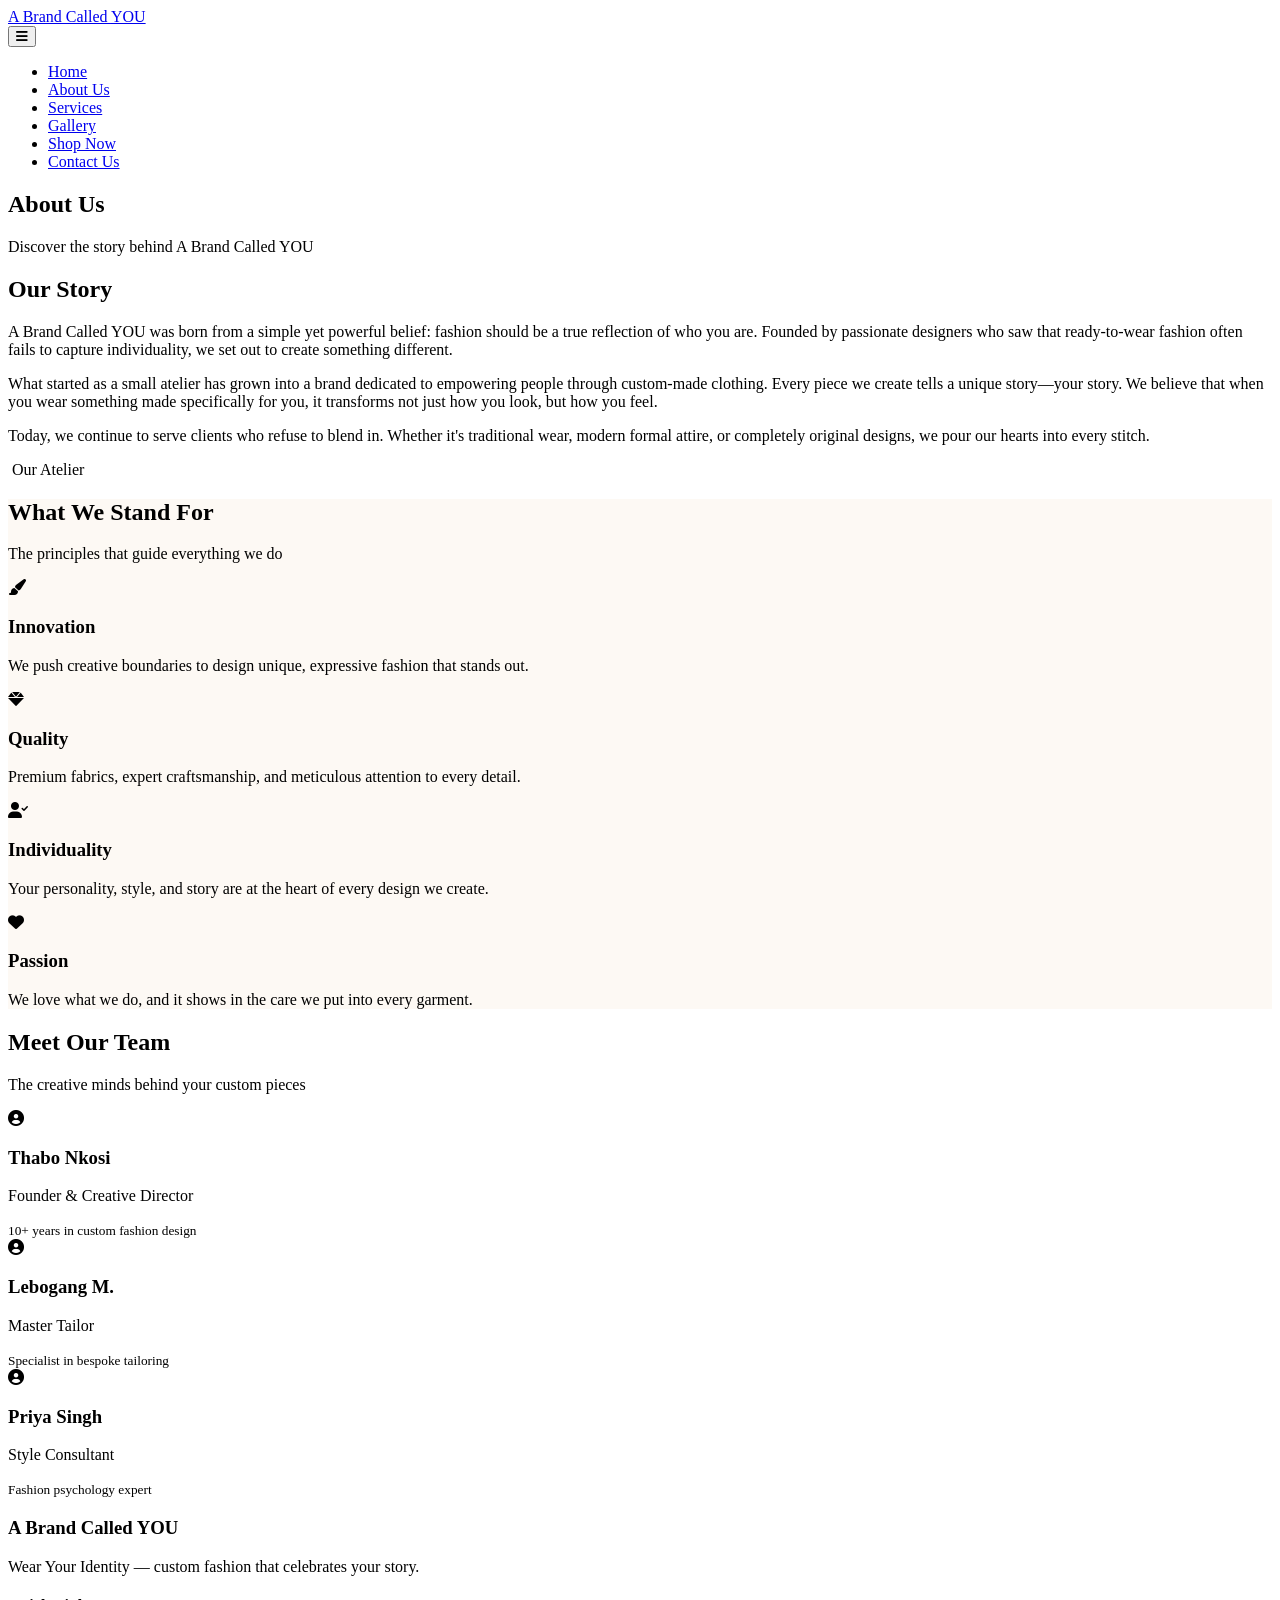
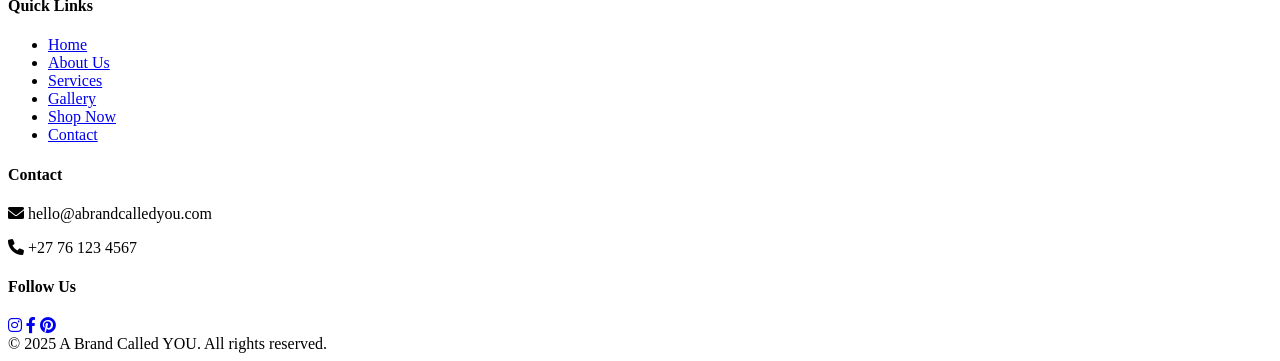
==== about.html @ 13247533 "Add about.html for About Us page" ====
<!-- about.html - About Us Page -->
<!DOCTYPE html>
<html lang="en">
<head>
    <meta charset="UTF-8">
    <meta name="viewport" content="width=device-width, initial-scale=1.0">
    <title>A Brand Called YOU | About Us - Our Story</title>
    <link href="https://fonts.googleapis.com/css2?family=Inter:opsz,wght@14..32,300;14..32,400;14..32,500;14..32,600;14..32,700&family=Playfair+Display:ital,wght@0,400;0,500;0,600;1,400&display=swap" rel="stylesheet">
    <link rel="stylesheet" href="https://cdnjs.cloudflare.com/ajax/libs/font-awesome/6.0.0-beta3/css/all.min.css">
    <link rel="stylesheet" href="css/style.css">
</head>
<body>
    <header>
        <div class="container">
            <div class="navbar">
                <div class="logo">
                    <a href="index.html">A Brand Called <span>YOU</span></a>
                </div>
                <button class="menu-toggle" id="mobileMenuBtn"><i class="fas fa-bars"></i></button>
                <ul class="nav-links" id="navLinks">
                    <li><a href="index.html">Home</a></li>
                    <li><a href="about.html" class="active">About Us</a></li>
                    <li><a href="services.html">Services</a></li>
                    <li><a href="gallery.html">Gallery</a></li>
                    <li><a href="shop.html">Shop Now</a></li>
                    <li><a href="contact.html">Contact Us</a></li>
                </ul>
            </div>
        </div>
    </header>

    <main>
        <!-- Page Header -->
        <section class="page-header">
            <div class="container">
                <h1>About Us</h1>
                <p>Discover the story behind A Brand Called YOU</p>
            </div>
        </section>

        <!-- Our Story -->
        <section class="story-section">
            <div class="container">
                <div class="story-content">
                    <div class="story-text">
                        <h2>Our Story</h2>
                        <p>A Brand Called YOU was born from a simple yet powerful belief: fashion should be a true reflection of who you are. Founded by passionate designers who saw that ready-to-wear fashion often fails to capture individuality, we set out to create something different.</p>
                        <p>What started as a small atelier has grown into a brand dedicated to empowering people through custom-made clothing. Every piece we create tells a unique story—your story. We believe that when you wear something made specifically for you, it transforms not just how you look, but how you feel.</p>
                        <p>Today, we continue to serve clients who refuse to blend in. Whether it's traditional wear, modern formal attire, or completely original designs, we pour our hearts into every stitch.</p>
                    </div>
                    <div class="story-image">
                        <div class="placeholder-image">
                            <i class="fas fa-sewing"></i>
                            <span>Our Atelier</span>
                        </div>
                    </div>
                </div>
            </div>
        </section>

        <!-- Values -->
        <section class="values-section" style="background: #fdf9f4;">
            <div class="container">
                <h2 class="section-title">What We Stand For</h2>
                <p class="section-sub">The principles that guide everything we do</p>
                <div class="values-grid">
                    <div class="value-card">
                        <i class="fas fa-paint-brush"></i>
                        <h3>Innovation</h3>
                        <p>We push creative boundaries to design unique, expressive fashion that stands out.</p>
                    </div>
                    <div class="value-card">
                        <i class="fas fa-gem"></i>
                        <h3>Quality</h3>
                        <p>Premium fabrics, expert craftsmanship, and meticulous attention to every detail.</p>
                    </div>
                    <div class="value-card">
                        <i class="fas fa-user-check"></i>
                        <h3>Individuality</h3>
                        <p>Your personality, style, and story are at the heart of every design we create.</p>
                    </div>
                    <div class="value-card">
                        <i class="fas fa-heart"></i>
                        <h3>Passion</h3>
                        <p>We love what we do, and it shows in the care we put into every garment.</p>
                    </div>
                </div>
            </div>
        </section>

        <!-- Team Section -->
        <section class="team-section">
            <div class="container">
                <h2 class="section-title">Meet Our Team</h2>
                <p class="section-sub">The creative minds behind your custom pieces</p>
                <div class="team-grid">
                    <div class="team-card">
                        <div class="team-avatar"><i class="fas fa-user-circle"></i></div>
                        <h3>Thabo Nkosi</h3>
                        <p>Founder & Creative Director</p>
                        <small>10+ years in custom fashion design</small>
                    </div>
                    <div class="team-card">
                        <div class="team-avatar"><i class="fas fa-user-circle"></i></div>
                        <h3>Lebogang M.</h3>
                        <p>Master Tailor</p>
                        <small>Specialist in bespoke tailoring</small>
                    </div>
                    <div class="team-card">
                        <div class="team-avatar"><i class="fas fa-user-circle"></i></div>
                        <h3>Priya Singh</h3>
                        <p>Style Consultant</p>
                        <small>Fashion psychology expert</small>
                    </div>
                </div>
            </div>
        </section>
    </main>

    <footer>
        <div class="container">
            <div class="footer-content">
                <div class="footer-col">
                    <h3>A Brand Called YOU</h3>
                    <p>Wear Your Identity — custom fashion that celebrates your story.</p>
                </div>
                <div class="footer-col">
                    <h4>Quick Links</h4>
                    <ul>
                        <li><a href="index.html">Home</a></li>
                        <li><a href="about.html">About Us</a></li>
                        <li><a href="services.html">Services</a></li>
                        <li><a href="gallery.html">Gallery</a></li>
                        <li><a href="shop.html">Shop Now</a></li>
                        <li><a href="contact.html">Contact</a></li>
                    </ul>
                </div>
                <div class="footer-col">
                    <h4>Contact</h4>
                    <p><i class="fas fa-envelope"></i> hello@abrandcalledyou.com</p>
                    <p><i class="fas fa-phone"></i> +27 76 123 4567</p>
                </div>
                <div class="footer-col">
                    <h4>Follow Us</h4>
                    <div class="social-links">
                        <a href="#"><i class="fab fa-instagram"></i></a>
                        <a href="#"><i class="fab fa-facebook-f"></i></a>
                        <a href="#"><i class="fab fa-pinterest"></i></a>
                    </div>
                </div>
            </div>
            <div class="copyright">
                &copy; 2025 A Brand Called YOU. All rights reserved.
            </div>
        </div>
    </footer>

    <script src="js/main.js"></script>
</body>
</html>
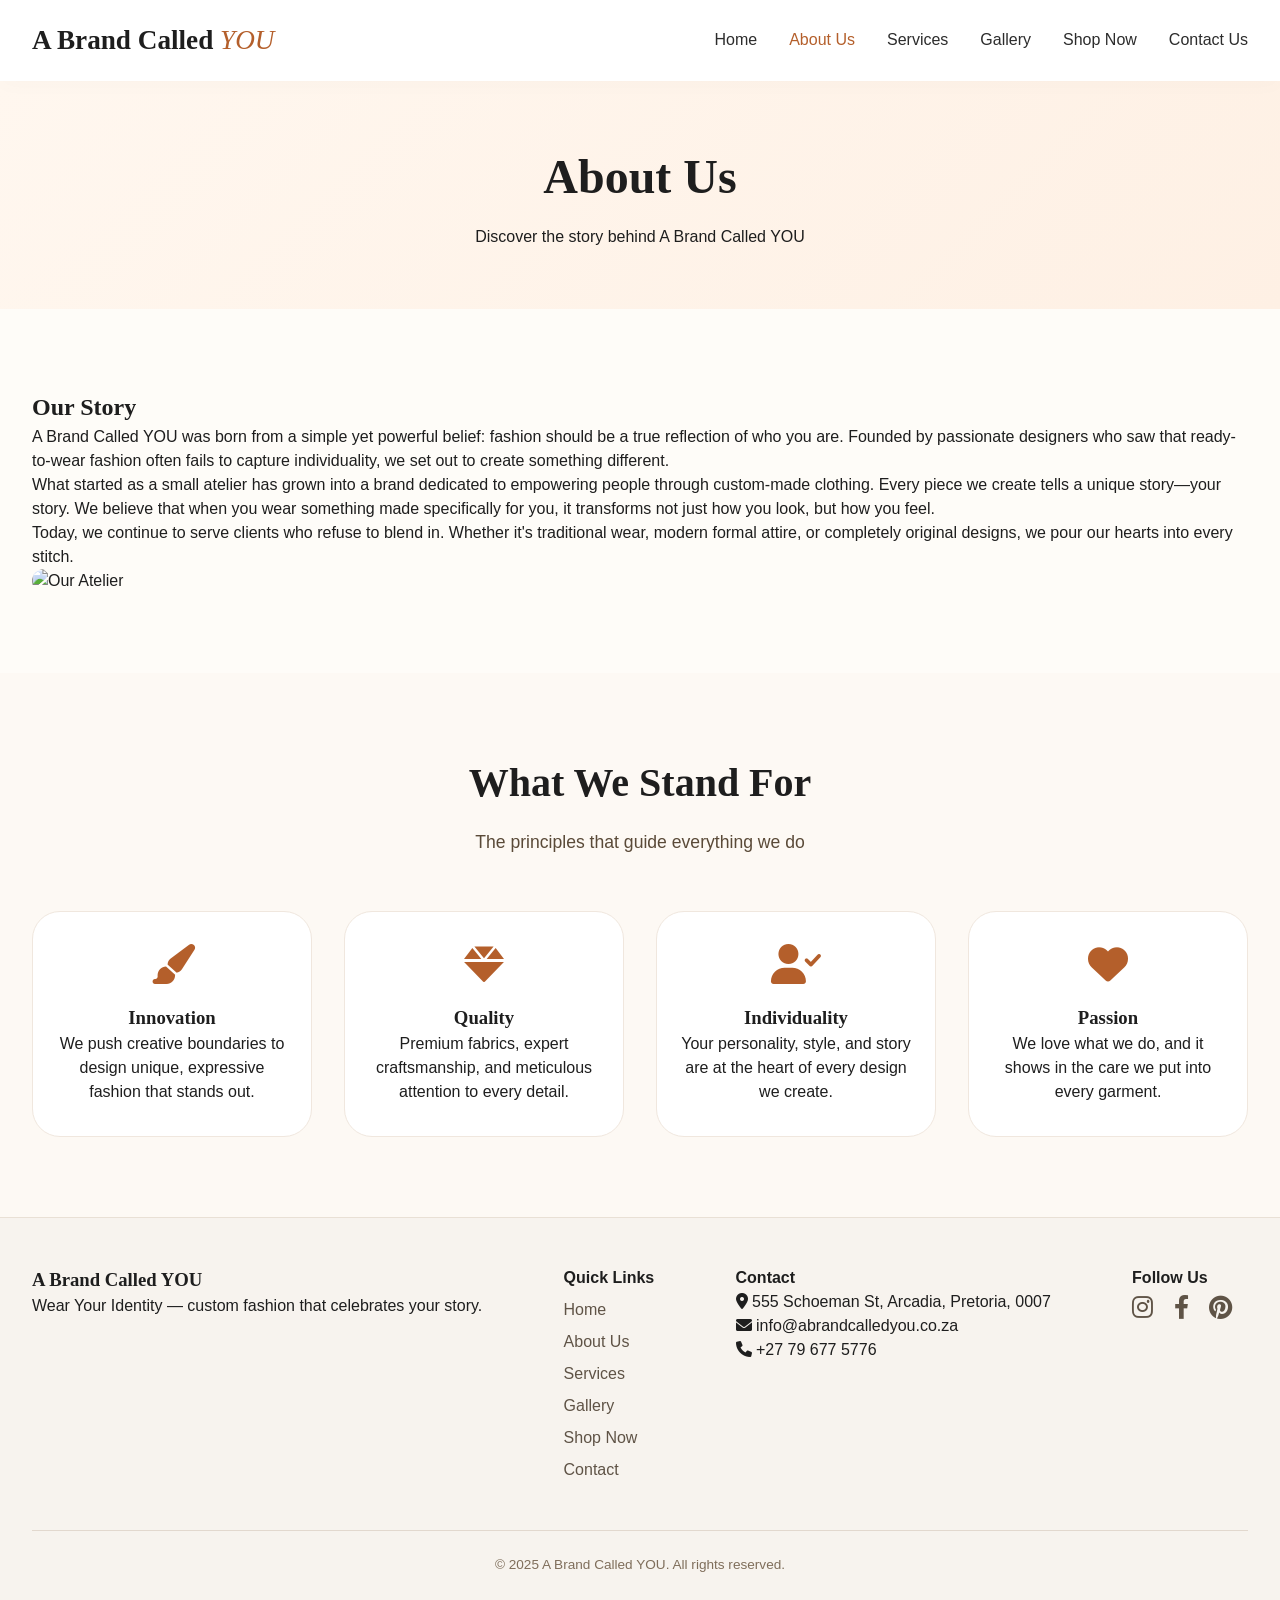
==== commit 5957bc52: "Enhance About Us page with images and contact details Updated the About Us page to include images an" ====
--- a/about.html
+++ b/about.html
@@ -1,4 +1,4 @@
-<!-- about.html - About Us Page -->
+<!-- about.html - About Us Page WITH IMAGES -->
 <!DOCTYPE html>
 <html lang="en">
 <head>
@@ -49,10 +49,7 @@
                         <p>Today, we continue to serve clients who refuse to blend in. Whether it's traditional wear, modern formal attire, or completely original designs, we pour our hearts into every stitch.</p>
                     </div>
                     <div class="story-image">
-                        <div class="placeholder-image">
-                            <i class="fas fa-sewing"></i>
-                            <span>Our Atelier</span>
-                        </div>
+                        <img src="images/Green%20traditional.png" alt="Our Atelier" style="width:100%; height:320px; object-fit:cover; border-radius:28px;">
                     </div>
                 </div>
             </div>
@@ -87,34 +84,6 @@
                 </div>
             </div>
         </section>
-
-        <!-- Team Section -->
-        <section class="team-section">
-            <div class="container">
-                <h2 class="section-title">Meet Our Team</h2>
-                <p class="section-sub">The creative minds behind your custom pieces</p>
-                <div class="team-grid">
-                    <div class="team-card">
-                        <div class="team-avatar"><i class="fas fa-user-circle"></i></div>
-                        <h3>Thabo Nkosi</h3>
-                        <p>Founder & Creative Director</p>
-                        <small>10+ years in custom fashion design</small>
-                    </div>
-                    <div class="team-card">
-                        <div class="team-avatar"><i class="fas fa-user-circle"></i></div>
-                        <h3>Lebogang M.</h3>
-                        <p>Master Tailor</p>
-                        <small>Specialist in bespoke tailoring</small>
-                    </div>
-                    <div class="team-card">
-                        <div class="team-avatar"><i class="fas fa-user-circle"></i></div>
-                        <h3>Priya Singh</h3>
-                        <p>Style Consultant</p>
-                        <small>Fashion psychology expert</small>
-                    </div>
-                </div>
-            </div>
-        </section>
     </main>
 
     <footer>
@@ -137,8 +106,9 @@
                 </div>
                 <div class="footer-col">
                     <h4>Contact</h4>
-                    <p><i class="fas fa-envelope"></i> hello@abrandcalledyou.com</p>
-                    <p><i class="fas fa-phone"></i> +27 76 123 4567</p>
+                    <p><i class="fas fa-map-marker-alt"></i> 555 Schoeman St, Arcadia, Pretoria, 0007</p>
+                    <p><i class="fas fa-envelope"></i> info@abrandcalledyou.co.za</p>
+                    <p><i class="fas fa-phone"></i> +27 79 677 5776</p>
                 </div>
                 <div class="footer-col">
                     <h4>Follow Us</h4>
--- a/css/style.css
+++ b/css/style.css
@@ -0,0 +1,596 @@
+/* css/style.css - Main Stylesheet */
+* {
+    margin: 0;
+    padding: 0;
+    box-sizing: border-box;
+}
+
+body {
+    font-family: 'Inter', sans-serif;
+    background-color: #fefcf8;
+    color: #1e1e1e;
+    scroll-behavior: smooth;
+    line-height: 1.5;
+}
+
+h1, h2, h3, .logo {
+    font-family: 'Playfair Display', serif;
+}
+
+.container {
+    max-width: 1280px;
+    margin: 0 auto;
+    padding: 0 32px;
+}
+
+/* Header & Navigation */
+header {
+    background: rgba(255, 255, 255, 0.96);
+    backdrop-filter: blur(2px);
+    box-shadow: 0 4px 20px rgba(0, 0, 0, 0.02);
+    position: sticky;
+    top: 0;
+    z-index: 100;
+}
+
+.navbar {
+    display: flex;
+    justify-content: space-between;
+    align-items: center;
+    padding: 20px 0;
+    flex-wrap: wrap;
+}
+
+.logo a {
+    font-size: 1.7rem;
+    font-weight: 600;
+    text-decoration: none;
+    color: #1e1e1e;
+}
+
+.logo span {
+    font-weight: 400;
+    color: #b45f2b;
+    font-style: italic;
+}
+
+.nav-links {
+    display: flex;
+    gap: 32px;
+    list-style: none;
+}
+
+.nav-links a {
+    text-decoration: none;
+    font-weight: 500;
+    color: #2c2c2c;
+    transition: color 0.2s ease;
+}
+
+.nav-links a:hover, .nav-links a.active {
+    color: #b45f2b;
+}
+
+.menu-toggle {
+    display: none;
+    font-size: 1.8rem;
+    cursor: pointer;
+    background: none;
+    border: none;
+}
+
+/* Buttons */
+.btn-primary {
+    background-color: #b45f2b;
+    color: white;
+    padding: 12px 32px;
+    border-radius: 40px;
+    text-decoration: none;
+    font-weight: 600;
+    transition: all 0.25s ease;
+    display: inline-block;
+    border: none;
+    cursor: pointer;
+}
+
+.btn-primary:hover {
+    background-color: #8e471f;
+    transform: translateY(-2px);
+    box-shadow: 0 6px 14px rgba(180, 95, 43, 0.2);
+}
+
+.btn-outline {
+    background: transparent;
+    border: 2px solid #b45f2b;
+    color: #b45f2b;
+    padding: 10px 28px;
+    border-radius: 40px;
+    text-decoration: none;
+    font-weight: 500;
+    transition: all 0.2s;
+    display: inline-block;
+    cursor: pointer;
+}
+
+.btn-outline:hover {
+    background: #b45f2b;
+    color: white;
+}
+
+/* Section Styles */
+section {
+    padding: 80px 0;
+}
+
+.section-title {
+    text-align: center;
+    font-size: 2.5rem;
+    margin-bottom: 16px;
+    font-weight: 600;
+}
+
+.section-sub {
+    text-align: center;
+    color: #5a4a38;
+    max-width: 680px;
+    margin: 0 auto 56px auto;
+    font-size: 1.1rem;
+}
+
+/* Hero Section */
+.hero {
+    padding: 60px 0 80px;
+    background: linear-gradient(135deg, #fff7ef 0%, #fef6ec 100%);
+}
+
+.hero-grid {
+    display: flex;
+    align-items: center;
+    gap: 48px;
+    flex-wrap: wrap;
+}
+
+.hero-content {
+    flex: 1;
+}
+
+.hero-content h1 {
+    font-size: 3.3rem;
+    line-height: 1.2;
+    margin-bottom: 20px;
+}
+
+.hero-content p {
+    font-size: 1.2rem;
+    color: #4b3b2c;
+    margin-bottom: 32px;
+}
+
+.hero-badge {
+    background: #e9e0d5;
+    display: inline-block;
+    padding: 6px 14px;
+    border-radius: 40px;
+    font-size: 0.8rem;
+    font-weight: 500;
+    margin-bottom: 20px;
+    color: #6b3e1a;
+}
+
+.hero-placeholder, .placeholder-image, .gallery-placeholder, .map-placeholder {
+    background: linear-gradient(135deg, #e8dfd3, #ddd2c4);
+    border-radius: 28px;
+    min-height: 320px;
+    display: flex;
+    align-items: center;
+    justify-content: center;
+    gap: 12px;
+    color: #8b6b48;
+    font-weight: 500;
+}
+
+.hero-placeholder i, .placeholder-image i {
+    font-size: 4rem;
+    opacity: 0.6;
+}
+
+/* Services Grid */
+.services-grid, .values-grid, .team-grid, .shop-grid {
+    display: grid;
+    grid-template-columns: repeat(auto-fit, minmax(280px, 1fr));
+    gap: 32px;
+    margin-top: 20px;
+}
+
+.service-card, .value-card, .team-card, .shop-card {
+    background: white;
+    padding: 32px 24px;
+    border-radius: 28px;
+    text-align: center;
+    border: 1px solid #f0e7de;
+    transition: transform 0.2s;
+}
+
+.service-card:hover, .value-card:hover, .shop-card:hover {
+    transform: translateY(-5px);
+    box-shadow: 0 10px 25px rgba(0,0,0,0.05);
+}
+
+.service-card i, .value-card i {
+    font-size: 2.5rem;
+    color: #b45f2b;
+    margin-bottom: 20px;
+}
+
+/* Two Columns */
+.two-columns {
+    display: flex;
+    gap: 40px;
+    flex-wrap: wrap;
+}
+
+.vision-card, .mission-card {
+    flex: 1;
+    background: white;
+    padding: 32px;
+    border-radius: 28px;
+    border: 1px solid #f0e8df;
+}
+
+.vision-card i, .mission-card i {
+    font-size: 2rem;
+    color: #b45f2b;
+    margin-bottom: 16px;
+}
+
+/* Testimonial */
+.testimonial-card {
+    background: #fff;
+    padding: 48px;
+    border-radius: 48px;
+    text-align: center;
+    box-shadow: 0 10px 30px rgba(0,0,0,0.03);
+}
+
+.testimonial-card i {
+    font-size: 3rem;
+    color: #b45f2b;
+    opacity: 0.5;
+    margin-bottom: 20px;
+}
+
+.testimonial-card p {
+    font-size: 1.3rem;
+    font-style: italic;
+    max-width: 700px;
+    margin: 0 auto 20px;
+}
+
+/* CTA Section */
+.cta-section {
+    background: #1e1a15;
+    color: white;
+    text-align: center;
+    border-radius: 48px;
+    padding: 64px 32px;
+    margin: 40px 0;
+}
+
+.cta-section h2 {
+    font-size: 2.3rem;
+    margin-bottom: 20px;
+}
+
+/* Page Header */
+.page-header {
+    background: linear-gradient(135deg, #fff7ef, #fef0e4);
+    padding: 60px 0;
+    text-align: center;
+}
+
+.page-header h1 {
+    font-size: 3rem;
+    margin-bottom: 12px;
+}
+
+/* Services Detail */
+.services-full-grid {
+    display: grid;
+    grid-template-columns: repeat(auto-fit, minmax(340px, 1fr));
+    gap: 40px;
+}
+
+.service-detail-card {
+    background: white;
+    padding: 32px;
+    border-radius: 28px;
+    border: 1px solid #f0e7de;
+}
+
+.service-detail-card i {
+    font-size: 2.5rem;
+    color: #b45f2b;
+    margin-bottom: 20px;
+}
+
+.service-detail-card ul {
+    margin-top: 16px;
+    list-style: none;
+}
+
+.service-detail-card li {
+    margin: 10px 0;
+    display: flex;
+    align-items: center;
+    gap: 8px;
+}
+
+.service-detail-card li i {
+    font-size: 0.9rem;
+    margin: 0;
+    color: #b45f2b;
+}
+
+/* Process Steps */
+.process-steps {
+    display: flex;
+    flex-wrap: wrap;
+    justify-content: center;
+    gap: 30px;
+}
+
+.step {
+    text-align: center;
+    flex: 1;
+    min-width: 150px;
+}
+
+.step-number {
+    width: 60px;
+    height: 60px;
+    background: #b45f2b;
+    color: white;
+    border-radius: 50%;
+    display: flex;
+    align-items: center;
+    justify-content: center;
+    font-size: 1.5rem;
+    font-weight: bold;
+    margin: 0 auto 16px;
+}
+
+/* Gallery */
+.gallery-filters {
+    text-align: center;
+    margin-bottom: 40px;
+}
+
+.filter-btn {
+    background: none;
+    border: none;
+    padding: 8px 20px;
+    margin: 5px;
+    cursor: pointer;
+    font-weight: 500;
+    border-radius: 30px;
+    transition: all 0.2s;
+}
+
+.filter-btn.active, .filter-btn:hover {
+    background: #b45f2b;
+    color: white;
+}
+
+.gallery-grid {
+    display: grid;
+    grid-template-columns: repeat(auto-fill, minmax(300px, 1fr));
+    gap: 30px;
+}
+
+.gallery-item {
+    cursor: pointer;
+}
+
+.gallery-image {
+    position: relative;
+    border-radius: 20px;
+    overflow: hidden;
+}
+
+.gallery-placeholder {
+    min-height: 280px;
+    background: linear-gradient(135deg, #e8dfd3, #ddd2c4);
+}
+
+.gallery-overlay {
+    position: absolute;
+    bottom: 0;
+    left: 0;
+    right: 0;
+    background: linear-gradient(transparent, rgba(0,0,0,0.7));
+    color: white;
+    padding: 20px;
+    transform: translateY(100%);
+    transition: transform 0.3s;
+}
+
+.gallery-image:hover .gallery-overlay {
+    transform: translateY(0);
+}
+
+/* Shop */
+.shop-card {
+    position: relative;
+}
+
+.shop-card.featured {
+    border: 2px solid #b45f2b;
+    position: relative;
+}
+
+.shop-badge {
+    position: absolute;
+    top: -12px;
+    right: 20px;
+    background: #b45f2b;
+    color: white;
+    padding: 4px 12px;
+    border-radius: 20px;
+    font-size: 0.8rem;
+}
+
+.shop-icon i {
+    font-size: 3rem;
+    color: #b45f2b;
+    margin-bottom: 20px;
+}
+
+.price {
+    font-size: 1.5rem;
+    font-weight: bold;
+    color: #b45f2b;
+    margin: 20px 0;
+}
+
+/* Contact Page */
+.contact-grid {
+    display: grid;
+    grid-template-columns: 1fr 1fr;
+    gap: 50px;
+}
+
+.contact-item {
+    display: flex;
+    gap: 16px;
+    margin-bottom: 28px;
+}
+
+.contact-item i {
+    font-size: 1.5rem;
+    color: #b45f2b;
+    margin-top: 4px;
+}
+
+.contact-item h4 {
+    margin-bottom: 6px;
+}
+
+.contact-form form {
+    background: white;
+    padding: 32px;
+    border-radius: 28px;
+    border: 1px solid #f0e7de;
+}
+
+.form-group {
+    margin-bottom: 20px;
+}
+
+.form-group input, .form-group select, .form-group textarea {
+    width: 100%;
+    padding: 12px 16px;
+    border: 1px solid #ddd6ce;
+    border-radius: 12px;
+    font-family: inherit;
+}
+
+.social-connect {
+    margin-top: 32px;
+}
+
+.social-connect .social-links a {
+    font-size: 1.5rem;
+    margin-right: 16px;
+    color: #5f5346;
+}
+
+/* Footer */
+footer {
+    background: #f7f3ee;
+    padding: 48px 0 24px;
+    border-top: 1px solid #e9e0d5;
+}
+
+.footer-content {
+    display: flex;
+    justify-content: space-between;
+    flex-wrap: wrap;
+    gap: 32px;
+    margin-bottom: 40px;
+}
+
+.footer-col ul {
+    list-style: none;
+}
+
+.footer-col ul li {
+    margin: 8px 0;
+}
+
+.footer-col a {
+    text-decoration: none;
+    color: #5f5346;
+}
+
+.footer-col a:hover {
+    color: #b45f2b;
+}
+
+.social-links a {
+    font-size: 1.5rem;
+    margin-right: 16px;
+    color: #5f5346;
+}
+
+.copyright {
+    text-align: center;
+    padding-top: 24px;
+    border-top: 1px solid #e2d8ce;
+    font-size: 0.85rem;
+    color: #7f6e5b;
+}
+
+/* Responsive */
+@media (max-width: 900px) {
+    .nav-links {
+        display: none;
+        width: 100%;
+        flex-direction: column;
+        gap: 16px;
+        padding: 24px 0;
+    }
+    .nav-links.show {
+        display: flex;
+    }
+    .menu-toggle {
+        display: block;
+    }
+    .hero-content h1 {
+        font-size: 2.2rem;
+    }
+    .contact-grid {
+        grid-template-columns: 1fr;
+    }
+    .two-columns {
+        flex-direction: column;
+    }
+    .section-title {
+        font-size: 2rem;
+    }
+    .process-steps {
+        flex-direction: column;
+        align-items: center;
+    }
+}
+
+@media (max-width: 560px) {
+    .container {
+        padding: 0 20px;
+    }
+    .hero-content h1 {
+        font-size: 1.8rem;
+    }
+    .btn-primary, .btn-outline {
+        padding: 10px 20px;
+    }
+}
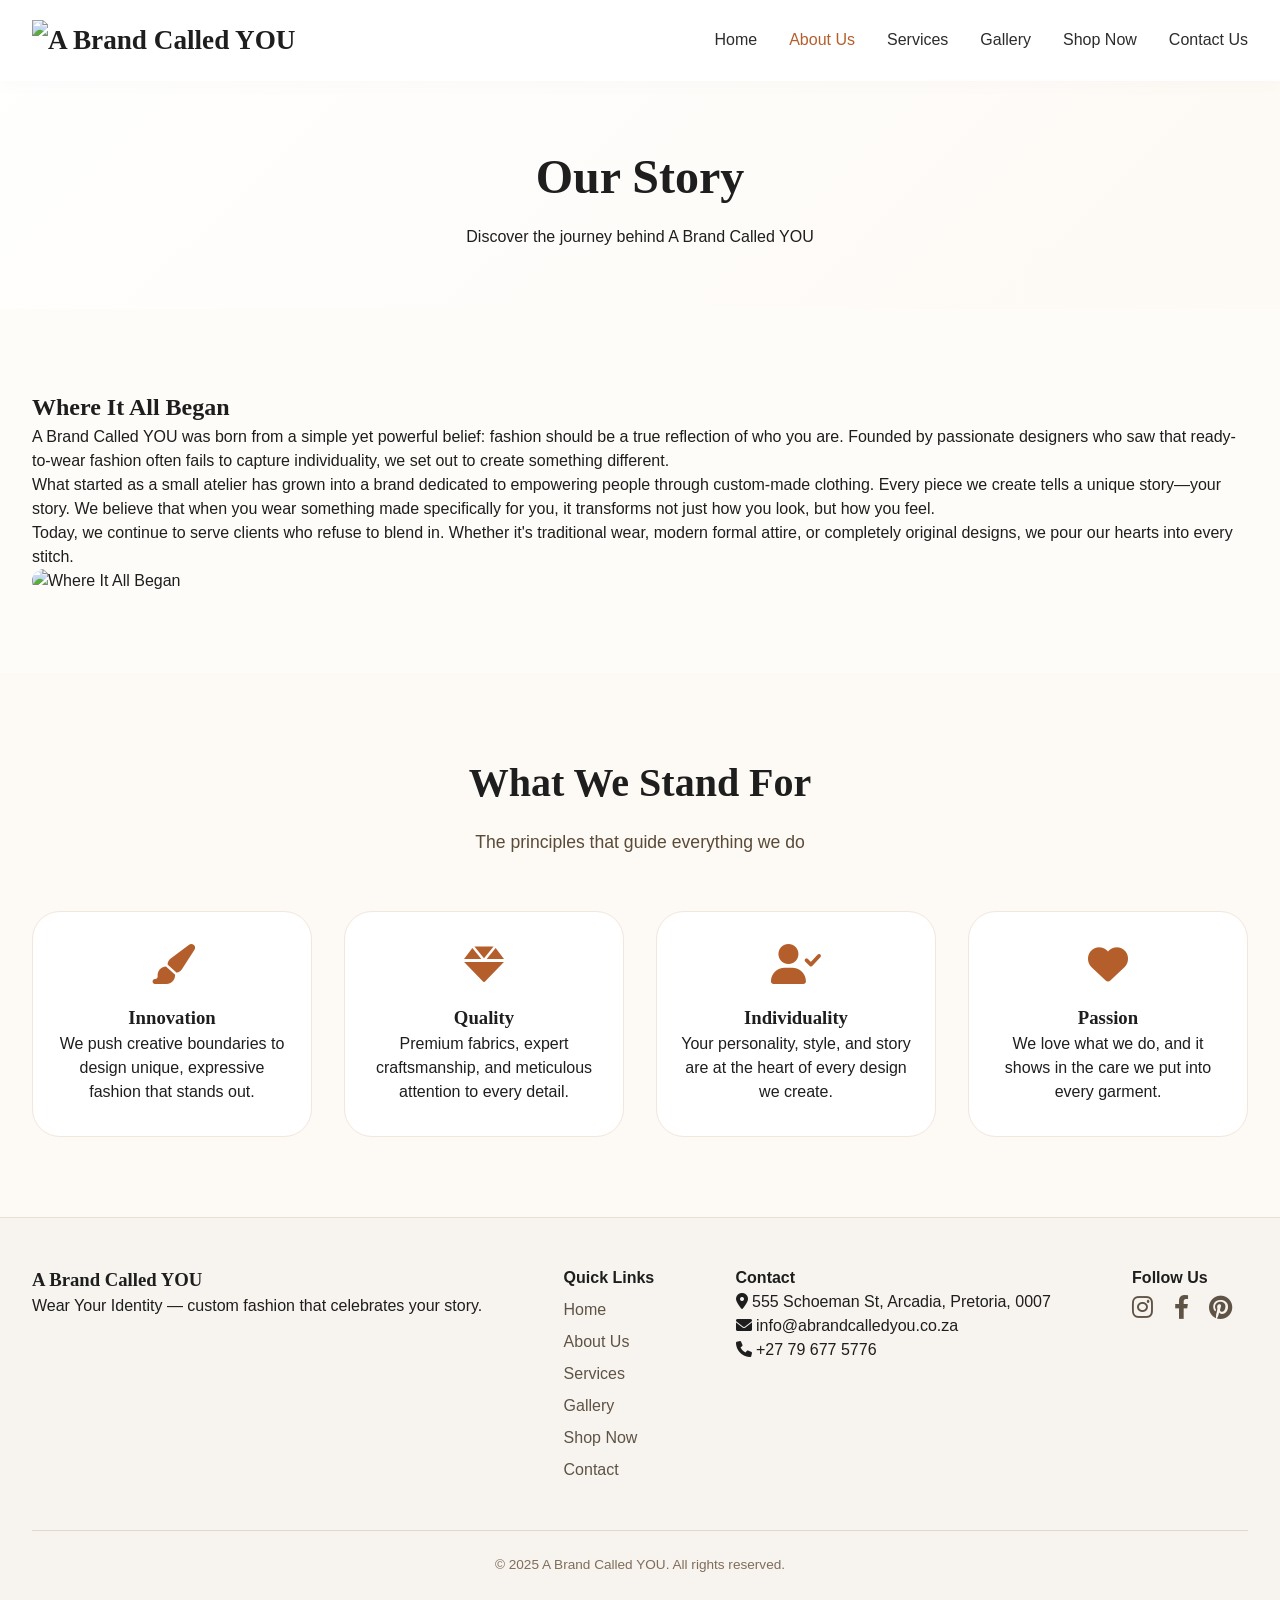
==== commit b167cb07: "Refactor About Us page content and images" ====
--- a/about.html
+++ b/about.html
@@ -1,10 +1,10 @@
-<!-- about.html - About Us Page WITH IMAGES -->
+<!-- about.html - About Us Page -->
 <!DOCTYPE html>
 <html lang="en">
 <head>
     <meta charset="UTF-8">
     <meta name="viewport" content="width=device-width, initial-scale=1.0">
-    <title>A Brand Called YOU | About Us - Our Story</title>
+    <title>A Brand Called YOU | Our Story</title>
     <link href="https://fonts.googleapis.com/css2?family=Inter:opsz,wght@14..32,300;14..32,400;14..32,500;14..32,600;14..32,700&family=Playfair+Display:ital,wght@0,400;0,500;0,600;1,400&display=swap" rel="stylesheet">
     <link rel="stylesheet" href="https://cdnjs.cloudflare.com/ajax/libs/font-awesome/6.0.0-beta3/css/all.min.css">
     <link rel="stylesheet" href="css/style.css">
@@ -14,7 +14,7 @@
         <div class="container">
             <div class="navbar">
                 <div class="logo">
-                    <a href="index.html">A Brand Called <span>YOU</span></a>
+                    <a href="index.html"><img src="images/logo.png" alt="A Brand Called YOU" style="height:50px;"></a>
                 </div>
                 <button class="menu-toggle" id="mobileMenuBtn"><i class="fas fa-bars"></i></button>
                 <ul class="nav-links" id="navLinks">
@@ -31,10 +31,10 @@
 
     <main>
         <!-- Page Header -->
-        <section class="page-header">
+        <section class="page-header" style="background: linear-gradient(135deg, rgba(255, 255, 255, 0.9), rgba(253, 249, 244, 0.9)), url('images/green-traditional.png'); background-size:cover; background-position:center;">
             <div class="container">
-                <h1>About Us</h1>
-                <p>Discover the story behind A Brand Called YOU</p>
+                <h1>Our Story</h1>
+                <p>Discover the journey behind A Brand Called YOU</p>
             </div>
         </section>
 
@@ -43,13 +43,13 @@
             <div class="container">
                 <div class="story-content">
                     <div class="story-text">
-                        <h2>Our Story</h2>
+                        <h2>Where It All Began</h2>
                         <p>A Brand Called YOU was born from a simple yet powerful belief: fashion should be a true reflection of who you are. Founded by passionate designers who saw that ready-to-wear fashion often fails to capture individuality, we set out to create something different.</p>
                         <p>What started as a small atelier has grown into a brand dedicated to empowering people through custom-made clothing. Every piece we create tells a unique story—your story. We believe that when you wear something made specifically for you, it transforms not just how you look, but how you feel.</p>
                         <p>Today, we continue to serve clients who refuse to blend in. Whether it's traditional wear, modern formal attire, or completely original designs, we pour our hearts into every stitch.</p>
                     </div>
                     <div class="story-image">
-                        <img src="images/Green%20traditional.png" alt="Our Atelier" style="width:100%; height:320px; object-fit:cover; border-radius:28px;">
+                        <img src="images/green-traditional.png" alt="Where It All Began" style="width:100%; height:380px; object-fit:cover; border-radius:28px;">
                     </div>
                 </div>
             </div>
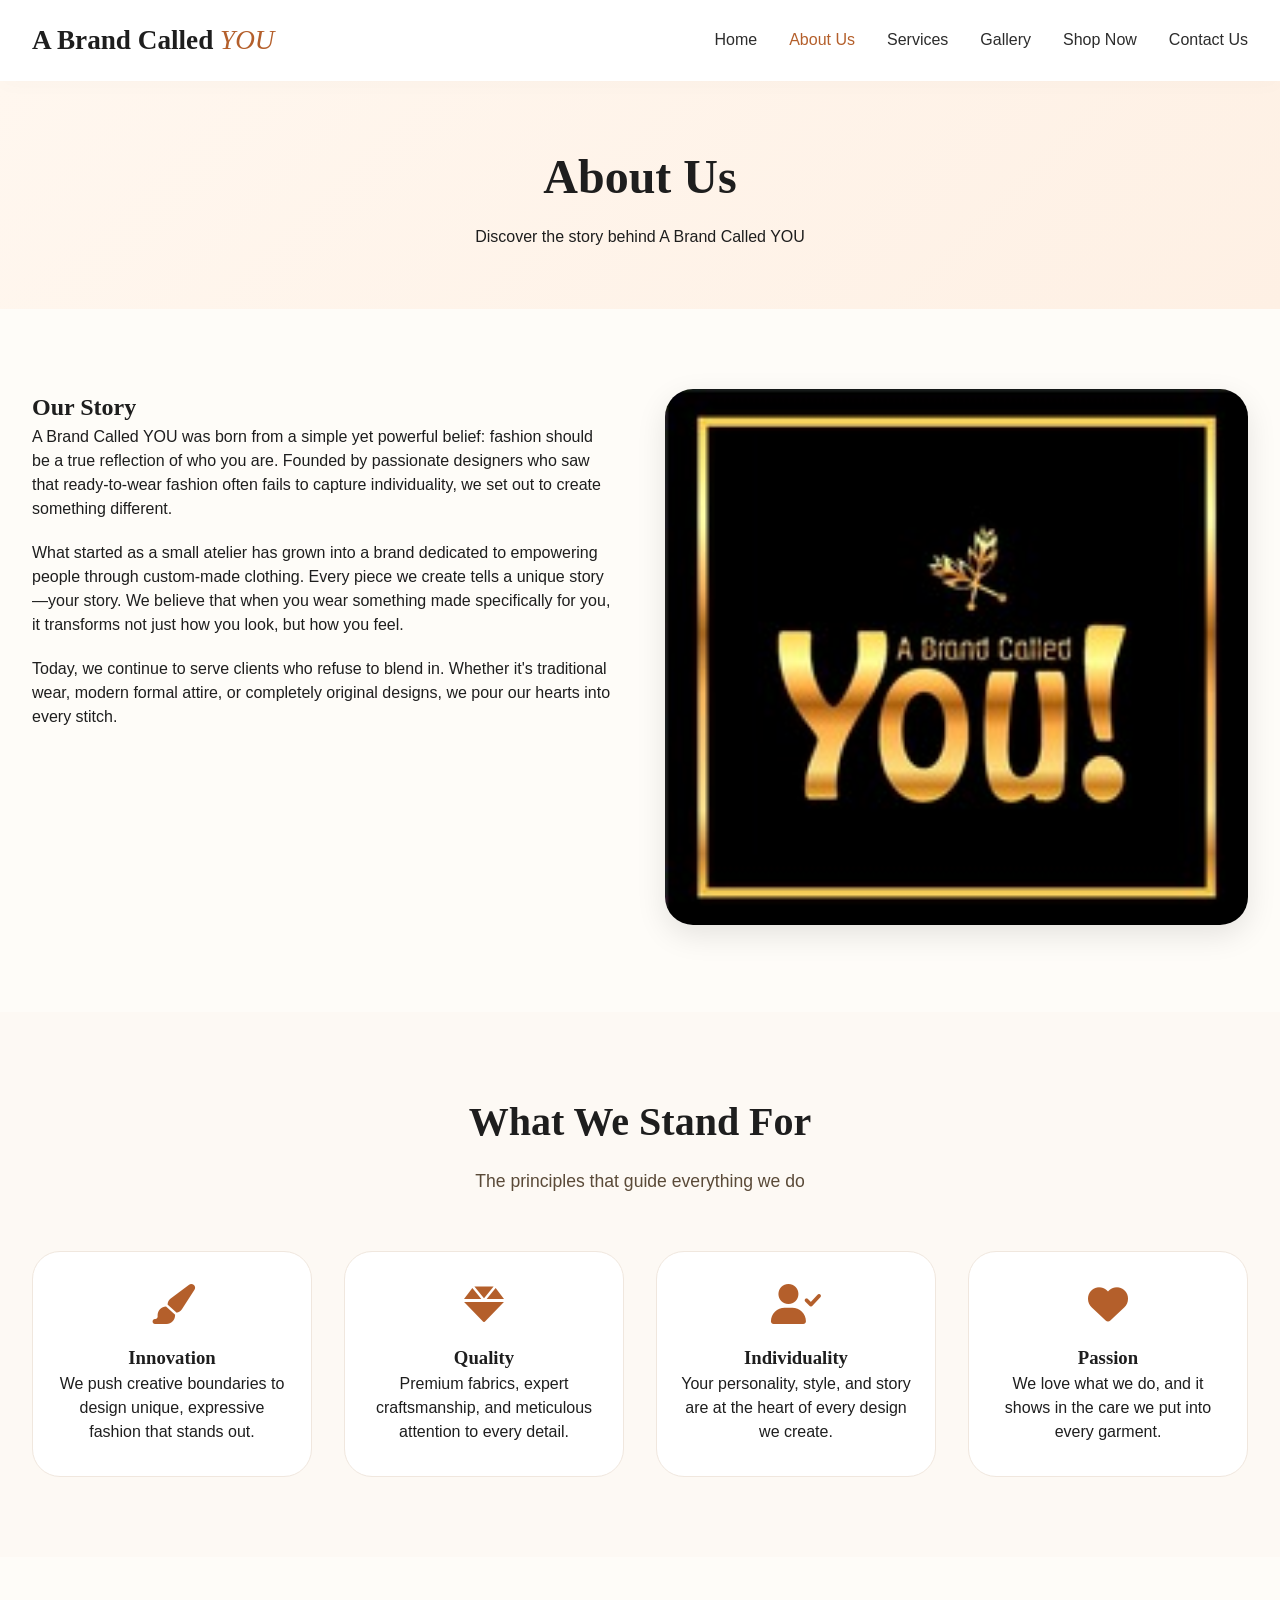
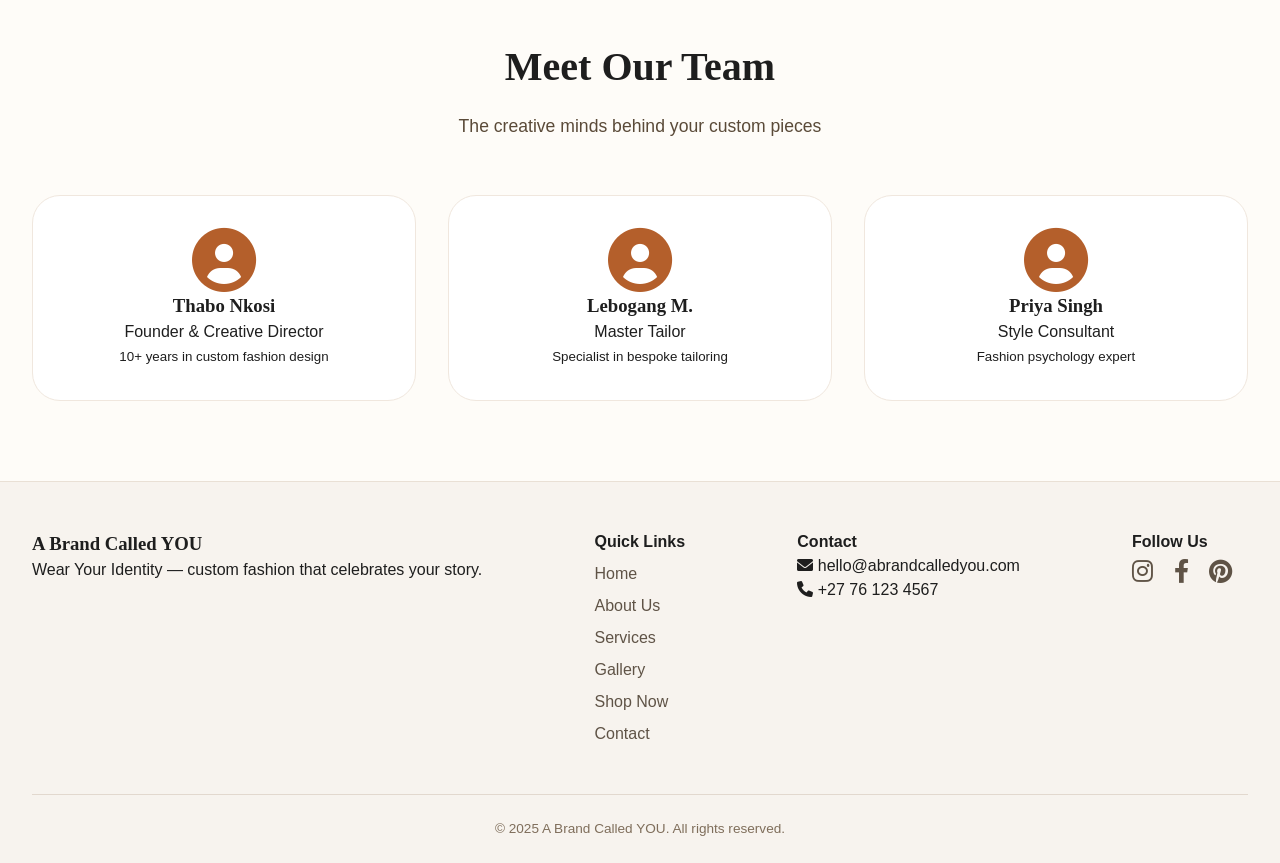
==== commit 83bc0ad2: "Update about.html" ====
--- a/about.html
+++ b/about.html
@@ -1,10 +1,9 @@
-<!-- about.html - About Us Page -->
 <!DOCTYPE html>
 <html lang="en">
 <head>
     <meta charset="UTF-8">
     <meta name="viewport" content="width=device-width, initial-scale=1.0">
-    <title>A Brand Called YOU | Our Story</title>
+    <title>A Brand Called YOU | About Us - Our Story</title>
     <link href="https://fonts.googleapis.com/css2?family=Inter:opsz,wght@14..32,300;14..32,400;14..32,500;14..32,600;14..32,700&family=Playfair+Display:ital,wght@0,400;0,500;0,600;1,400&display=swap" rel="stylesheet">
     <link rel="stylesheet" href="https://cdnjs.cloudflare.com/ajax/libs/font-awesome/6.0.0-beta3/css/all.min.css">
     <link rel="stylesheet" href="css/style.css">
@@ -14,7 +13,7 @@
         <div class="container">
             <div class="navbar">
                 <div class="logo">
-                    <a href="index.html"><img src="images/logo.png" alt="A Brand Called YOU" style="height:50px;"></a>
+                    <a href="index.html">A Brand Called <span>YOU</span></a>
                 </div>
                 <button class="menu-toggle" id="mobileMenuBtn"><i class="fas fa-bars"></i></button>
                 <ul class="nav-links" id="navLinks">
@@ -31,25 +30,25 @@
 
     <main>
         <!-- Page Header -->
-        <section class="page-header" style="background: linear-gradient(135deg, rgba(255, 255, 255, 0.9), rgba(253, 249, 244, 0.9)), url('images/green-traditional.png'); background-size:cover; background-position:center;">
+        <section class="page-header">
             <div class="container">
-                <h1>Our Story</h1>
-                <p>Discover the journey behind A Brand Called YOU</p>
+                <h1>About Us</h1>
+                <p>Discover the story behind A Brand Called YOU</p>
             </div>
         </section>
 
         <!-- Our Story -->
         <section class="story-section">
             <div class="container">
-                <div class="story-content">
-                    <div class="story-text">
-                        <h2>Where It All Began</h2>
+                <div class="story-content" style="display: flex; gap: 50px; flex-wrap: wrap;">
+                    <div class="story-text" style="flex: 1;">
+                        <h2>Our Story</h2>
                         <p>A Brand Called YOU was born from a simple yet powerful belief: fashion should be a true reflection of who you are. Founded by passionate designers who saw that ready-to-wear fashion often fails to capture individuality, we set out to create something different.</p>
-                        <p>What started as a small atelier has grown into a brand dedicated to empowering people through custom-made clothing. Every piece we create tells a unique story—your story. We believe that when you wear something made specifically for you, it transforms not just how you look, but how you feel.</p>
-                        <p>Today, we continue to serve clients who refuse to blend in. Whether it's traditional wear, modern formal attire, or completely original designs, we pour our hearts into every stitch.</p>
+                        <p style="margin-top: 20px;">What started as a small atelier has grown into a brand dedicated to empowering people through custom-made clothing. Every piece we create tells a unique story—your story. We believe that when you wear something made specifically for you, it transforms not just how you look, but how you feel.</p>
+                        <p style="margin-top: 20px;">Today, we continue to serve clients who refuse to blend in. Whether it's traditional wear, modern formal attire, or completely original designs, we pour our hearts into every stitch.</p>
                     </div>
-                    <div class="story-image">
-                        <img src="images/green-traditional.png" alt="Where It All Began" style="width:100%; height:380px; object-fit:cover; border-radius:28px;">
+                    <div class="story-image" style="flex: 1;">
+                        <img src="images/logo.png.jpeg" alt="A Brand Called YOU Logo" style="width:100%; border-radius:28px; box-shadow: 0 10px 30px rgba(0,0,0,0.1);">
                     </div>
                 </div>
             </div>
@@ -84,6 +83,34 @@
                 </div>
             </div>
         </section>
+
+        <!-- Team Section -->
+        <section class="team-section">
+            <div class="container">
+                <h2 class="section-title">Meet Our Team</h2>
+                <p class="section-sub">The creative minds behind your custom pieces</p>
+                <div class="team-grid">
+                    <div class="team-card">
+                        <div class="team-avatar"><i class="fas fa-user-circle" style="font-size: 4rem; color: #b45f2b;"></i></div>
+                        <h3>Thabo Nkosi</h3>
+                        <p>Founder & Creative Director</p>
+                        <small>10+ years in custom fashion design</small>
+                    </div>
+                    <div class="team-card">
+                        <div class="team-avatar"><i class="fas fa-user-circle" style="font-size: 4rem; color: #b45f2b;"></i></div>
+                        <h3>Lebogang M.</h3>
+                        <p>Master Tailor</p>
+                        <small>Specialist in bespoke tailoring</small>
+                    </div>
+                    <div class="team-card">
+                        <div class="team-avatar"><i class="fas fa-user-circle" style="font-size: 4rem; color: #b45f2b;"></i></div>
+                        <h3>Priya Singh</h3>
+                        <p>Style Consultant</p>
+                        <small>Fashion psychology expert</small>
+                    </div>
+                </div>
+            </div>
+        </section>
     </main>
 
     <footer>
@@ -106,9 +133,8 @@
                 </div>
                 <div class="footer-col">
                     <h4>Contact</h4>
-                    <p><i class="fas fa-map-marker-alt"></i> 555 Schoeman St, Arcadia, Pretoria, 0007</p>
-                    <p><i class="fas fa-envelope"></i> info@abrandcalledyou.co.za</p>
-                    <p><i class="fas fa-phone"></i> +27 79 677 5776</p>
+                    <p><i class="fas fa-envelope"></i> hello@abrandcalledyou.com</p>
+                    <p><i class="fas fa-phone"></i> +27 76 123 4567</p>
                 </div>
                 <div class="footer-col">
                     <h4>Follow Us</h4>
